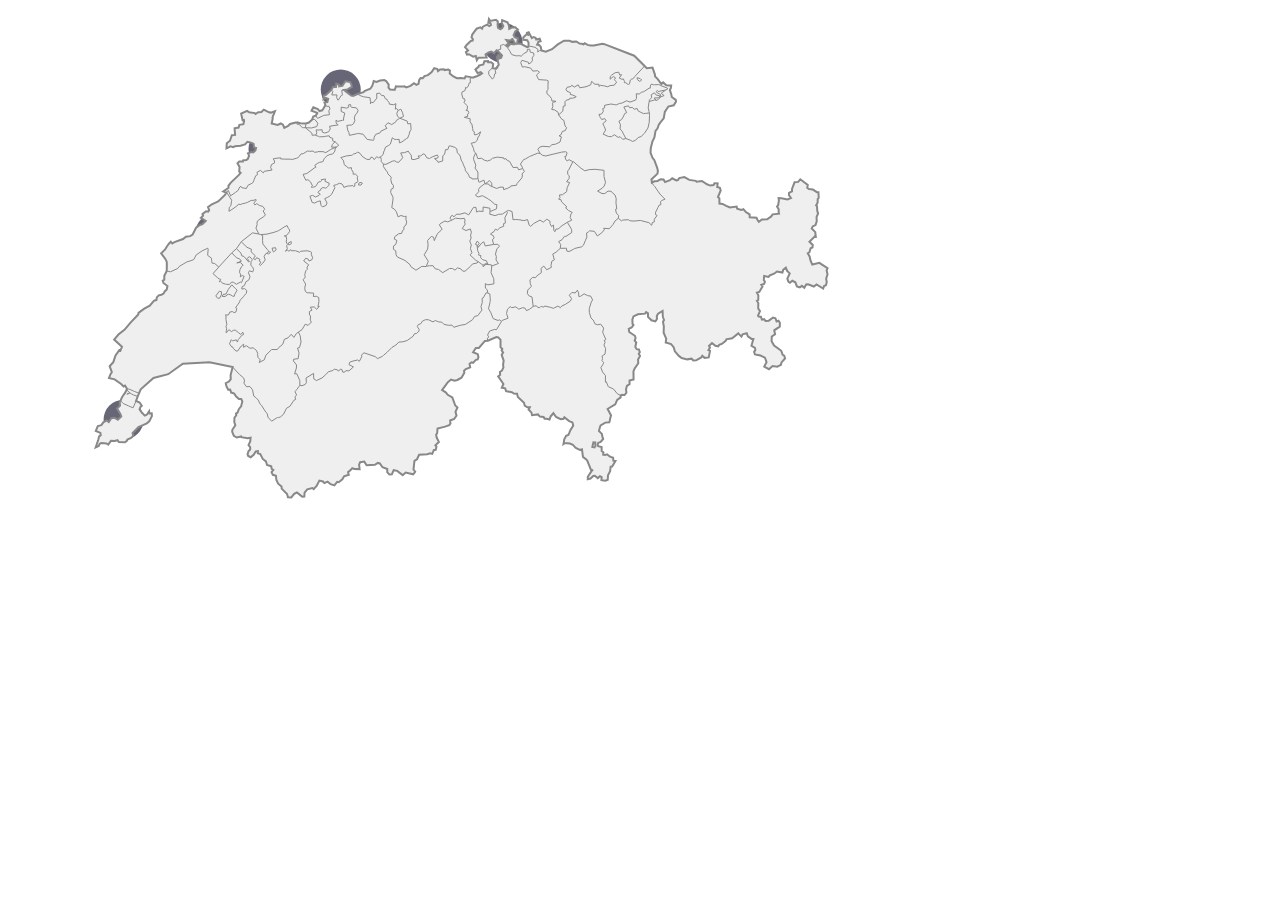
==== dorling_cartogram/index.html @ 048aaa48 "First version of dorling cartogram" ====
<!DOCTYPE html>
<meta charset="utf-8">
<style>
 
path {
  fill: none;
  stroke: #888;
  stroke-width: .5px;
}
 
.cantons {
  fill: #efefef;
  stroke: none;
}

.canton-boundary {
  stroke-width: 1px;  
}

.land-boundary {
  stroke-width: 2px;
}
 
.municipality-boundary {
  stroke: #aaa;
}
 
</style>
<body>
<script src="d3.v3.min.js"></script>
<script src="topojson.v0.min.js"></script>
<script>
 
var width = 960,
    height = 500;

var projection = d3.geo.albers()
    .rotate([0, 0])
    .center([8.43, 46.8])
    .scale(13600);
 
var path = d3.geo.path()
    .projection(projection);

var force = d3.layout.force()
    .charge(0)
    .gravity(0)
    .size([width, height]);
 
var svg = d3.select("body").append("svg")
    .attr("width", width)
    .attr("height", height);

var update;
 
d3.json("switzerland.topo.json", function(error, topology) {

    svg.append("path")
        .datum(topojson.object(topology, topology.objects["swiss-cantons"]))
        .attr("d", path)
        .attr("class", "cantons");
   
    /*svg.append("path")
        .datum(topojson.mesh(topology, topology.objects["swiss-municipalities"], function(a, b) { return a.properties.bfsNo !== b.properties.bfsNo }))
        .attr("d", path)
        .attr("class", "municipality-boundary");*/
   
    svg.append("path")
        .datum(topojson.mesh(topology, topology.objects["swiss-cantons"], function(a, b) { return a.properties.no !== b.properties.no}))
        .attr("d", path)
        .attr("class", "canton-boundary");
  
    svg.append("path")
        .datum(topojson.mesh(topology, topology.objects["swiss-cantons"], function(a, b) { return a.properties.no === b.properties.no; }))
        .attr("d", path)
        .attr("class", "land-boundary");

});

d3.json("switzerland.geo.json", function(error, cantons) {

    var idToNode = {};
    var links = [];

    var nodes = cantons.features.map(function(d) {
        var xy = projection(d3.geo.centroid(d));
        return idToNode[d.id] = {
            x: xy[0],
            y: xy[1],
            gravity: {x: xy[0], y: xy[1]},
            //r: Math.sqrt(data[+d.id] * 5000),
            r: 20,
            //value: data[+d.id]
            value: "42"
        };
    });

    svg.selectAll("circle")
        .data(nodes)
      .enter()
        .append("circle")
        .style("fill", "#667")
        .attr("cx", function (d) { return d.x; })
        .attr("cy", function (d) { return d.y; })
        .attr("r", function (d) { return d.r; });
});
 
</script>
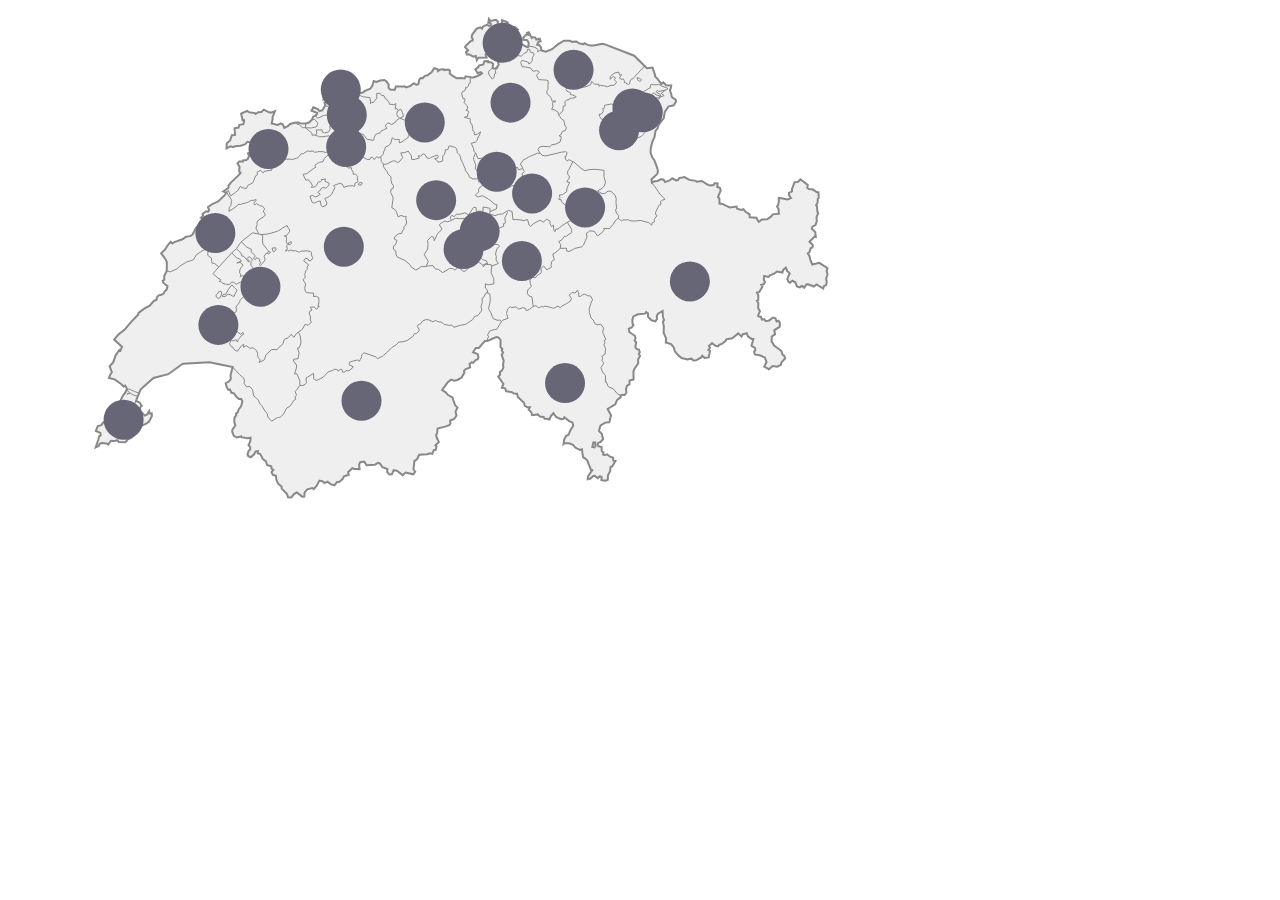
==== commit 93acdcdb: "Added javascript queue" ====
--- a/dorling_cartogram/index.html
+++ b/dorling_cartogram/index.html
@@ -28,6 +28,7 @@
 </style>
 <body>
 <script src="d3.v3.min.js"></script>
+<script src="queue.v1.min.js"></script>
 <script src="topojson.v0.min.js"></script>
 <script>
  
@@ -51,9 +52,14 @@
     .attr("width", width)
     .attr("height", height);
 
-var update;
+queue()
+    .defer(d3.json, "switzerland.topo.json")
+    .defer(d3.json, "switzerland.geo.json")
+    .await(ready);
  
-d3.json("switzerland.topo.json", function(error, topology) {
+function ready(error, topology, cantons) {
+
+    /*** SWITZERLAND ***/
 
     svg.append("path")
         .datum(topojson.object(topology, topology.objects["swiss-cantons"]))
@@ -75,9 +81,8 @@
         .attr("d", path)
         .attr("class", "land-boundary");
 
-});
 
-d3.json("switzerland.geo.json", function(error, cantons) {
+    /*** DORLING CARTOGRAM ***/
 
     var idToNode = {};
     var links = [];
@@ -95,6 +100,17 @@
         };
     });
 
+    force
+        .nodes(nodes)
+        .links(links)
+        .start()
+        .on("tick", function(e) {
+            var k = e.alpha,
+                kg = k * .02;
+            nodes.forEach(function(a, i) {
+            });
+        });
+
     svg.selectAll("circle")
         .data(nodes)
       .enter()
@@ -103,6 +119,6 @@
         .attr("cx", function (d) { return d.x; })
         .attr("cy", function (d) { return d.y; })
         .attr("r", function (d) { return d.r; });
-});
+};
  
 </script>
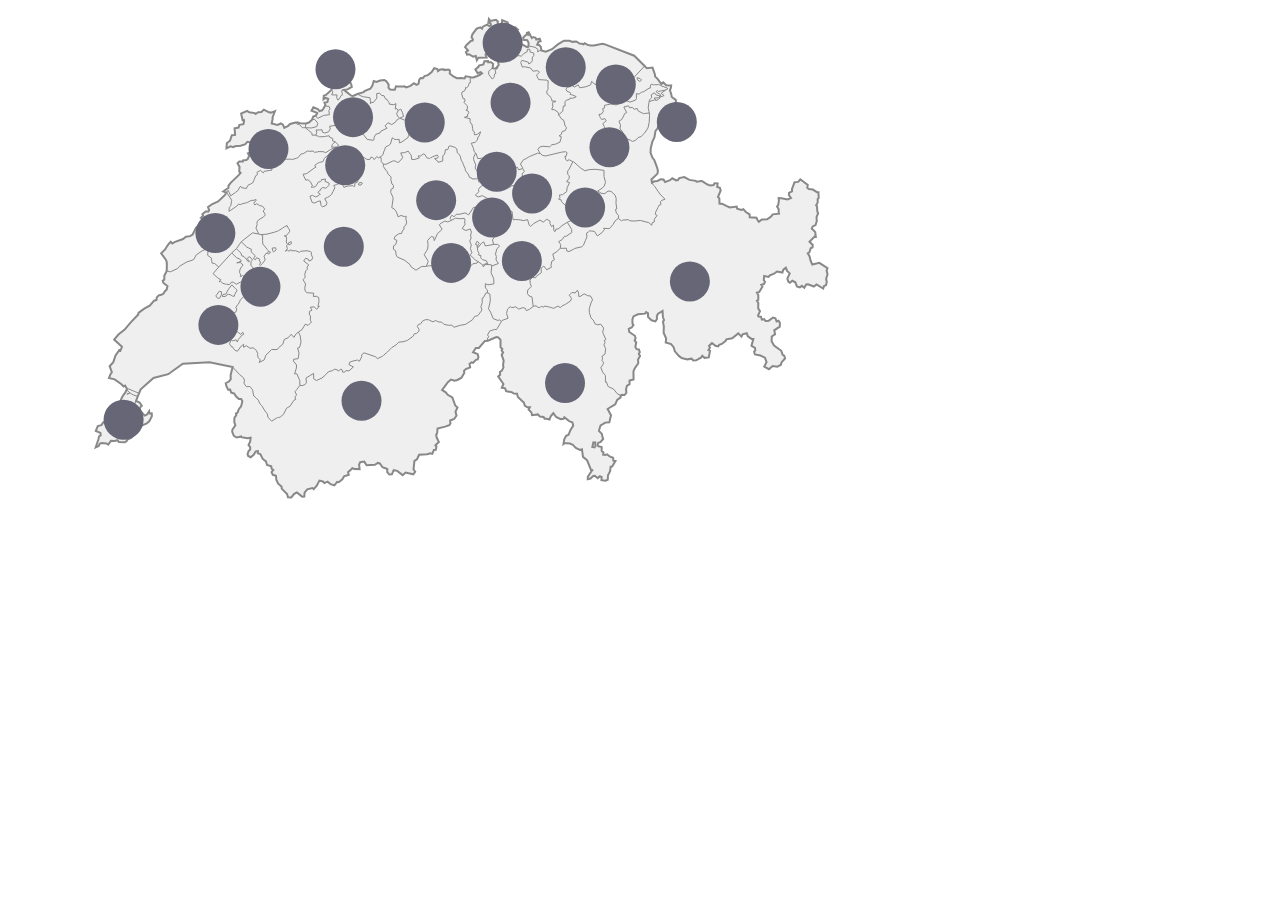
==== commit 921d7150: "Dorling cartogram: HEUREKA!" ====
--- a/dorling_cartogram/index.html
+++ b/dorling_cartogram/index.html
@@ -108,7 +108,30 @@
             var k = e.alpha,
                 kg = k * .02;
             nodes.forEach(function(a, i) {
+                // Apply gravity forces
+                a.x += (a.gravity.x - a.x) * kg;
+                a.y += (a.gravity.y - a.y) * kg;
+                nodes.slice(i + 1).forEach(function(b) {
+                    // Check for collisions
+                    var dx = a.x - b.x,
+                        dy = a.y - b.y,
+                        l = Math.sqrt(dx * dx + dy * dy),
+                        d = a.r + b.r;
+                    if (l < d) {
+                        l = (l - d) / l * k;
+                        dx *= l;
+                        dy *= l;
+                        a.x -= dx;
+                        a.y -= dy;
+                        b.x += dx;
+                        b.y += dy;
+                    }
+                });
             });
+
+            svg.selectAll("circle")
+                .attr("cx", function(d) { return d.x; })
+                .attr("cy", function(d) { return d.y; });
         });
 
     svg.selectAll("circle")
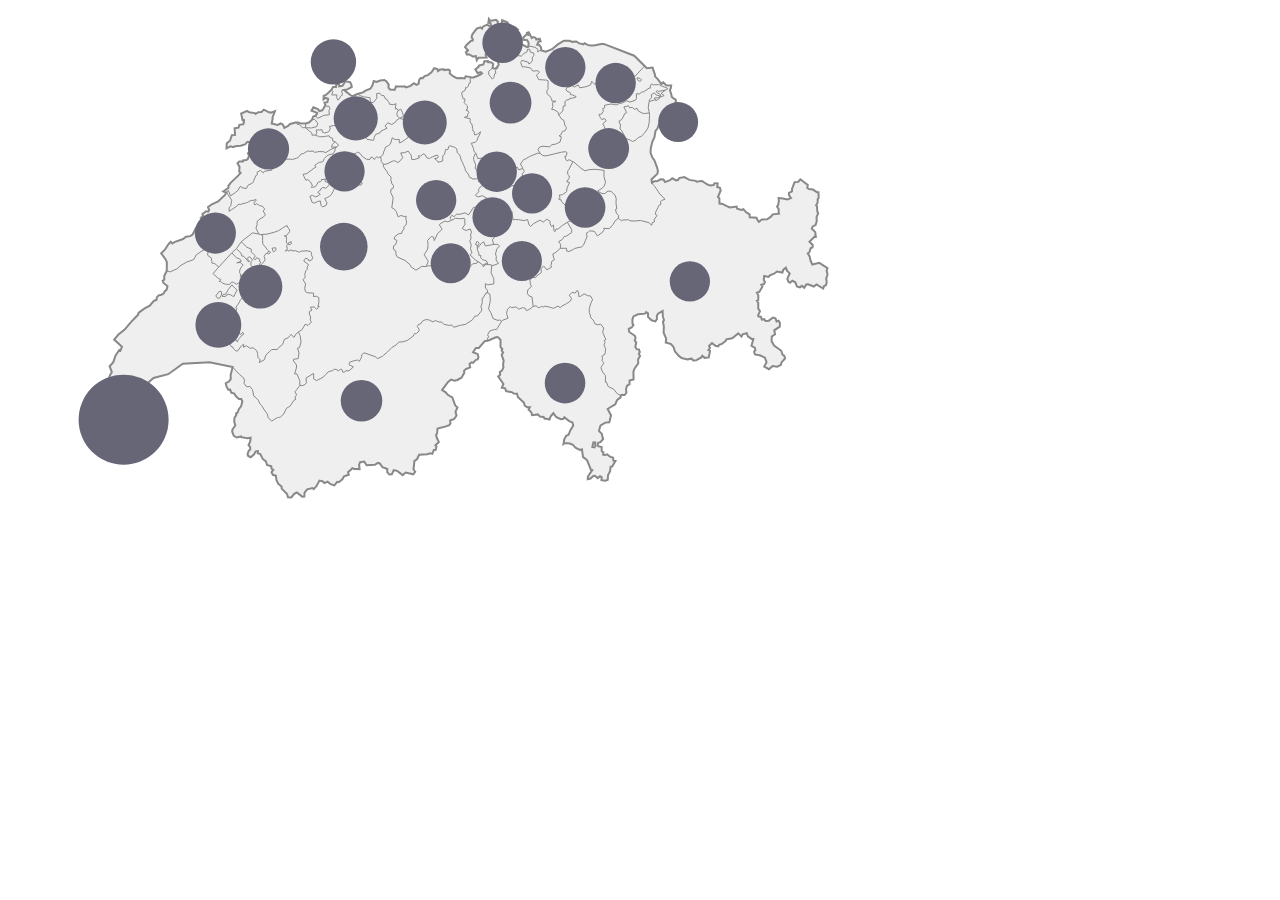
==== commit 78f0d46b: "Real sizes in dorling cartogram" ====
--- a/dorling_cartogram/index.html
+++ b/dorling_cartogram/index.html
@@ -3,26 +3,30 @@
 <style>
  
 path {
-  fill: none;
-  stroke: #888;
-  stroke-width: .5px;
+    fill: none;
+    stroke: #888;
+    stroke-width: .5px;
 }
  
 .cantons {
-  fill: #efefef;
-  stroke: none;
+    fill: #efefef;
+    stroke: none;
 }
 
 .canton-boundary {
-  stroke-width: 1px;  
+    stroke-width: 1px;  
 }
 
 .land-boundary {
-  stroke-width: 2px;
+    stroke-width: 2px;
 }
  
 .municipality-boundary {
-  stroke: #aaa;
+    stroke: #aaa;
+}
+
+.cantonbubble {
+    fill: #667;
 }
  
 </style>
@@ -39,6 +43,9 @@
     .rotate([0, 0])
     .center([8.43, 46.8])
     .scale(13600);
+
+var cantonbubble_radius = d3.scale.linear()
+    .range([20, 45]);
  
 var path = d3.geo.path()
     .projection(projection);
@@ -55,9 +62,13 @@
 queue()
     .defer(d3.json, "switzerland.topo.json")
     .defer(d3.json, "switzerland.geo.json")
+    .defer(d3.tsv, "statistiken_2011.kantone.tsv") // TODO load from data directory directly
     .await(ready);
  
-function ready(error, topology, cantons) {
+foo = null;
+bar = null;
+
+function ready(error, topology, canton_shapes, canton_data) {
 
     /*** SWITZERLAND ***/
 
@@ -87,16 +98,25 @@
     var idToNode = {};
     var links = [];
 
-    var nodes = cantons.features.map(function(d) {
+    var canton_data_map = d3.nest()
+        .key(function(e) { return e.abbrev; })
+        .map(canton_data);
+
+    max_per_canton = d3.max(canton_data, function(d) { return +d.total_2011; });
+    cantonbubble_radius.domain([0, max_per_canton]);
+
+    foo = canton_data;
+    bar = cantonbubble_radius;
+
+    var nodes = canton_shapes.features.map(function(d) {
         var xy = projection(d3.geo.centroid(d));
+        var value = +canton_data_map[d.properties.abbr][0].total_2011;
         return idToNode[d.id] = {
             x: xy[0],
             y: xy[1],
             gravity: {x: xy[0], y: xy[1]},
-            //r: Math.sqrt(data[+d.id] * 5000),
-            r: 20,
-            //value: data[+d.id]
-            value: "42"
+            r: cantonbubble_radius(value),
+            value: value
         };
     });
 
@@ -138,7 +158,7 @@
         .data(nodes)
       .enter()
         .append("circle")
-        .style("fill", "#667")
+        .attr("class", "cantonbubble")
         .attr("cx", function (d) { return d.x; })
         .attr("cy", function (d) { return d.y; })
         .attr("r", function (d) { return d.r; });
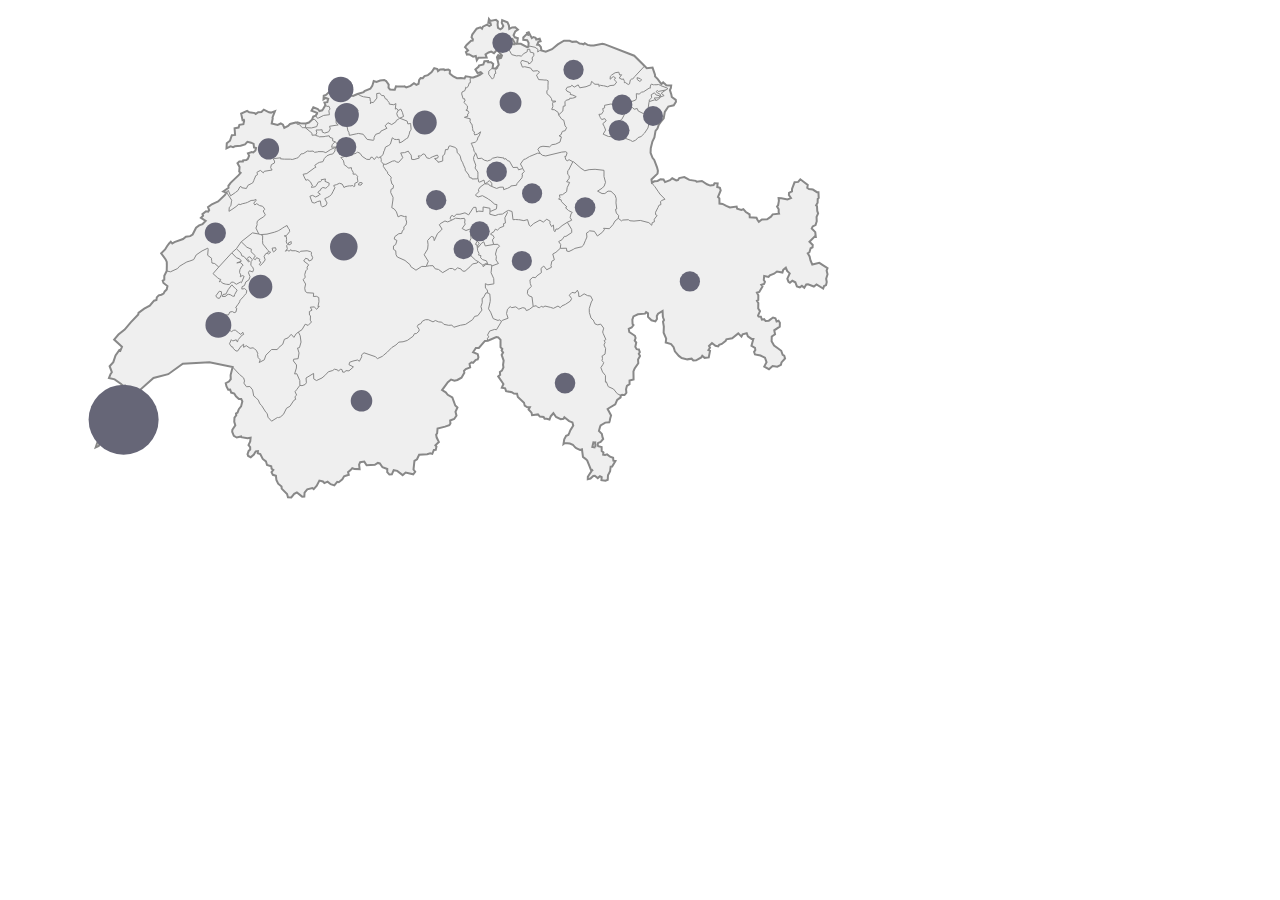
==== commit 7f597243: "Adjusted radius scale range" ====
--- a/dorling_cartogram/index.html
+++ b/dorling_cartogram/index.html
@@ -45,7 +45,7 @@
     .scale(13600);
 
 var cantonbubble_radius = d3.scale.linear()
-    .range([20, 45]);
+    .range([10, 35]);
  
 var path = d3.geo.path()
     .projection(projection);
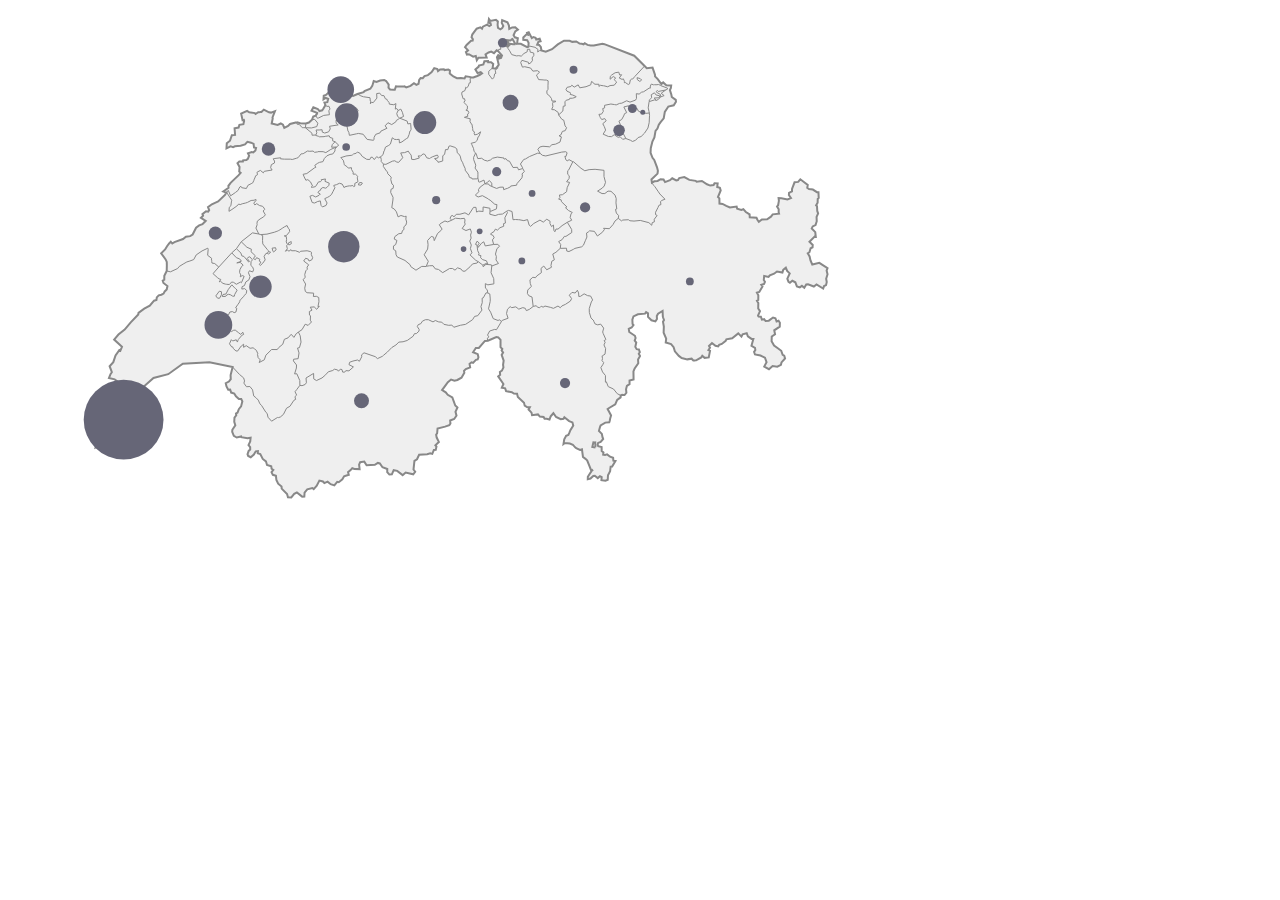
==== commit d38d5b3b: "Use area instead of radius in bubble size calculation" ====
--- a/dorling_cartogram/index.html
+++ b/dorling_cartogram/index.html
@@ -44,8 +44,12 @@
     .center([8.43, 46.8])
     .scale(13600);
 
-var cantonbubble_radius = d3.scale.linear()
-    .range([10, 35]);
+var cantonbubble_area = d3.scale.linear()
+    .range([20, 5000]);
+
+var cantonbubble_radius = function(value) {
+    return Math.sqrt(cantonbubble_area(value) / Math.PI);
+}
  
 var path = d3.geo.path()
     .projection(projection);
@@ -103,7 +107,7 @@
         .map(canton_data);
 
     max_per_canton = d3.max(canton_data, function(d) { return +d.total_2011; });
-    cantonbubble_radius.domain([0, max_per_canton]);
+    cantonbubble_area.domain([0, max_per_canton]);
 
     foo = canton_data;
     bar = cantonbubble_radius;
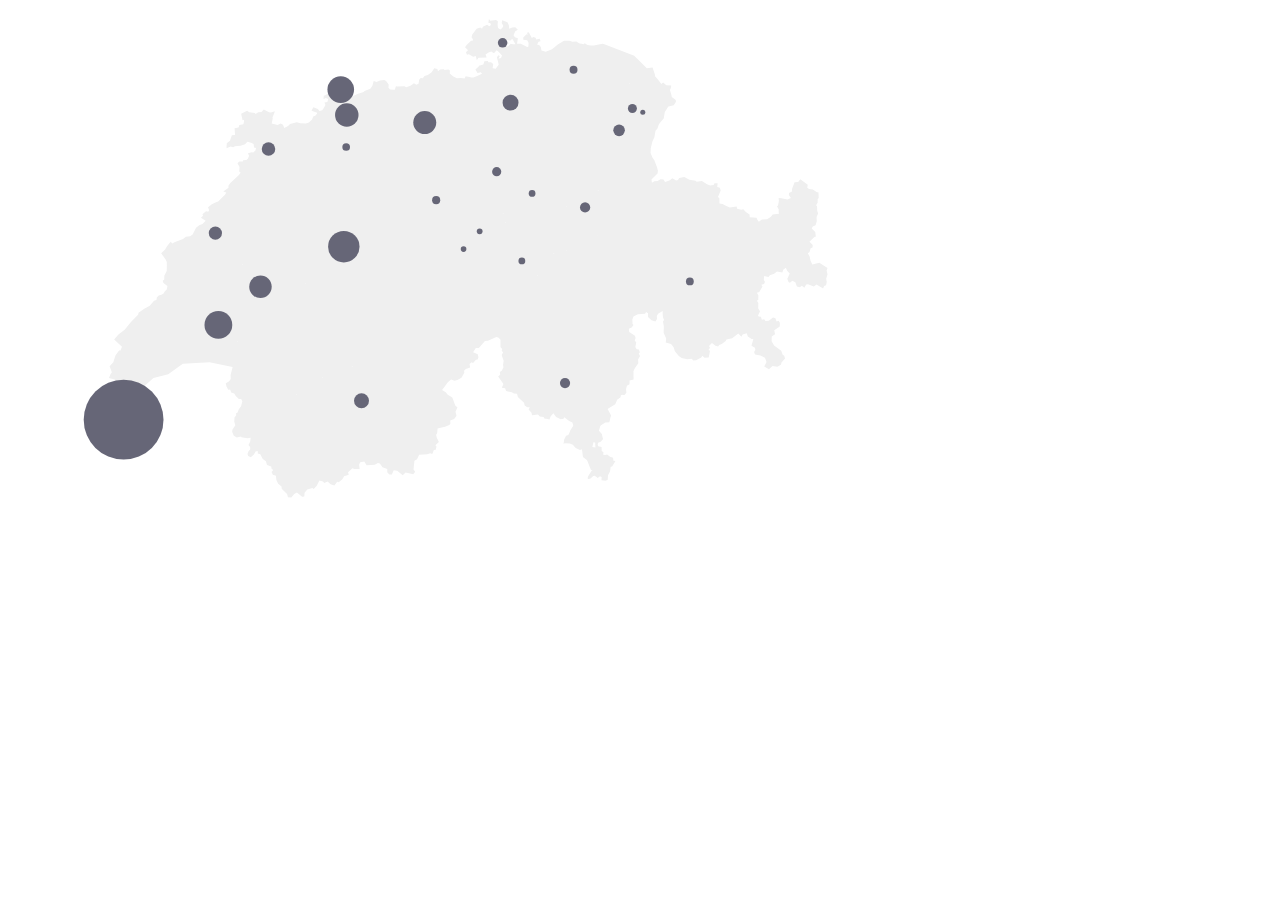
==== commit 42a1e33b: "Hide canton/country boundaries" ====
--- a/dorling_cartogram/index.html
+++ b/dorling_cartogram/index.html
@@ -14,17 +14,13 @@
 }
 
 .canton-boundary {
-    stroke-width: 1px;  
+    stroke-width: 0px;
 }
 
 .land-boundary {
-    stroke-width: 2px;
+    stroke-width: 0px;
 }
  
-.municipality-boundary {
-    stroke: #aaa;
-}
-
 .cantonbubble {
     fill: #667;
 }
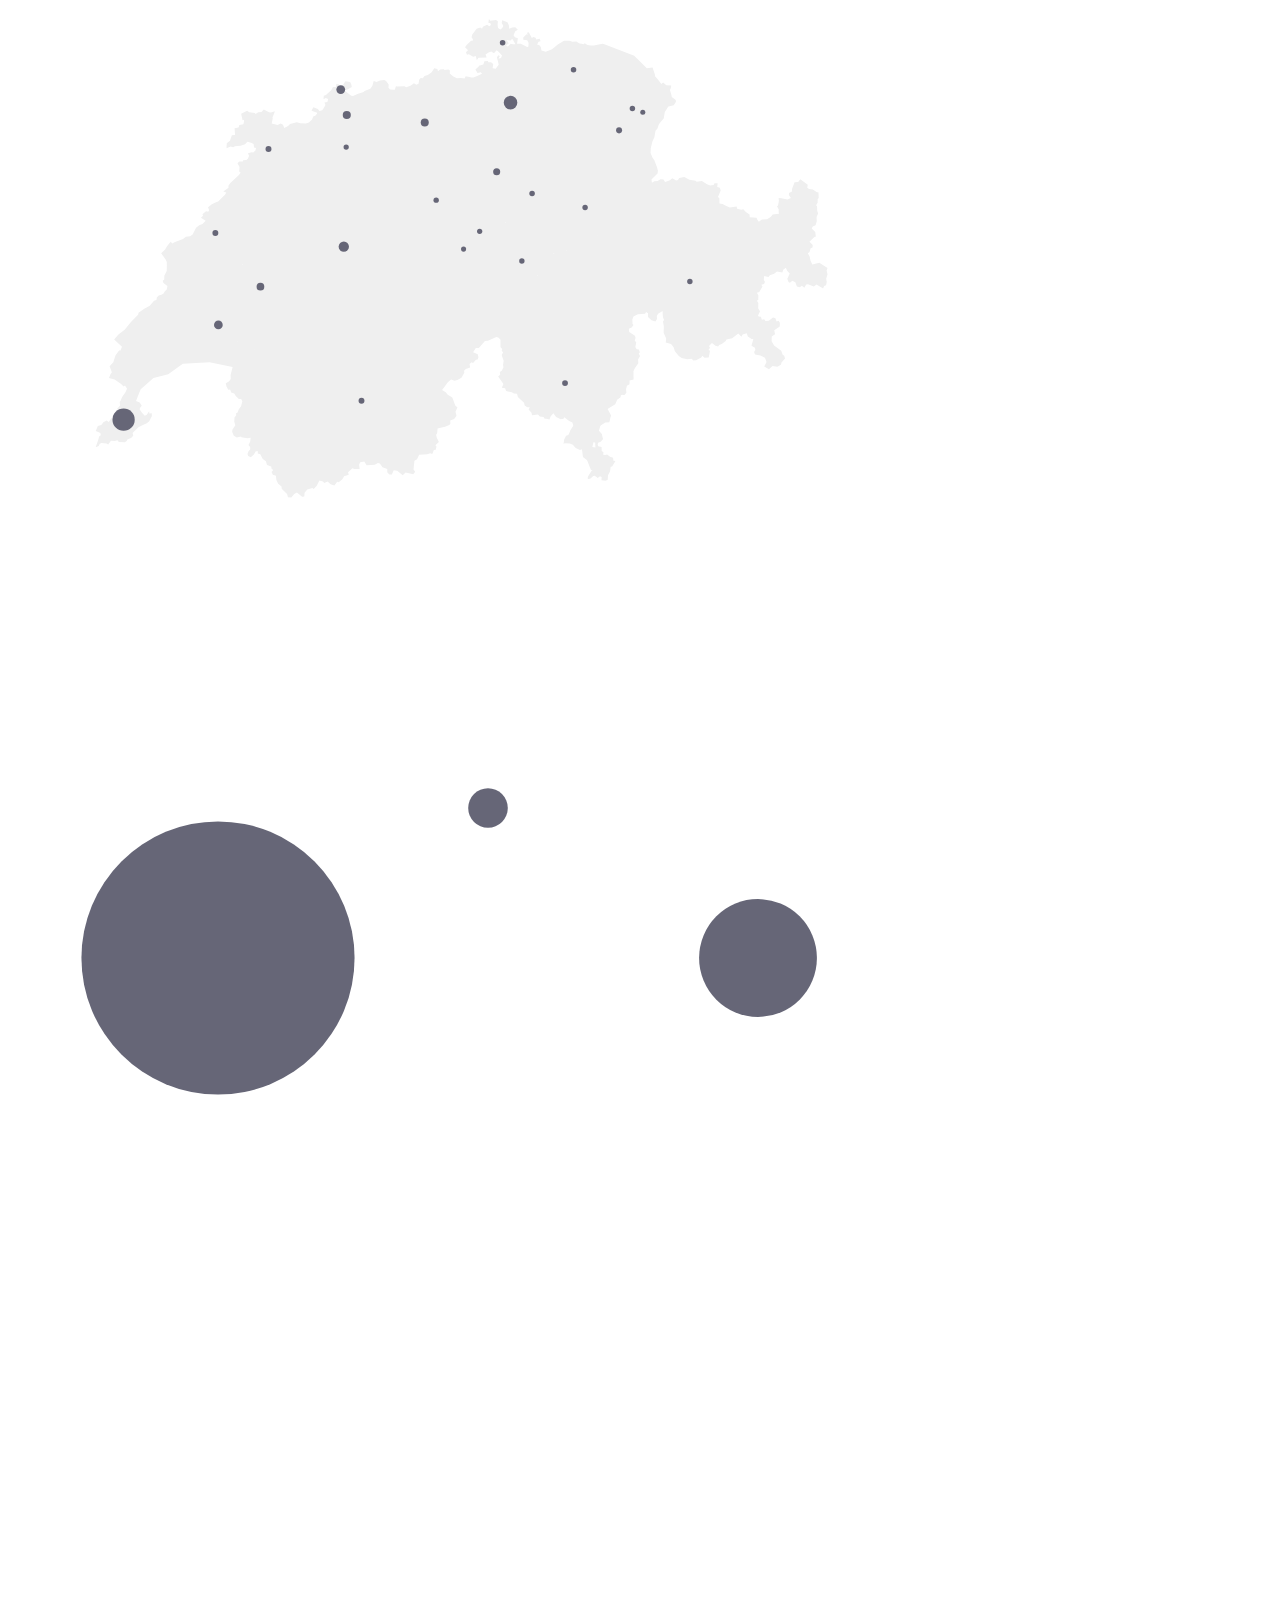
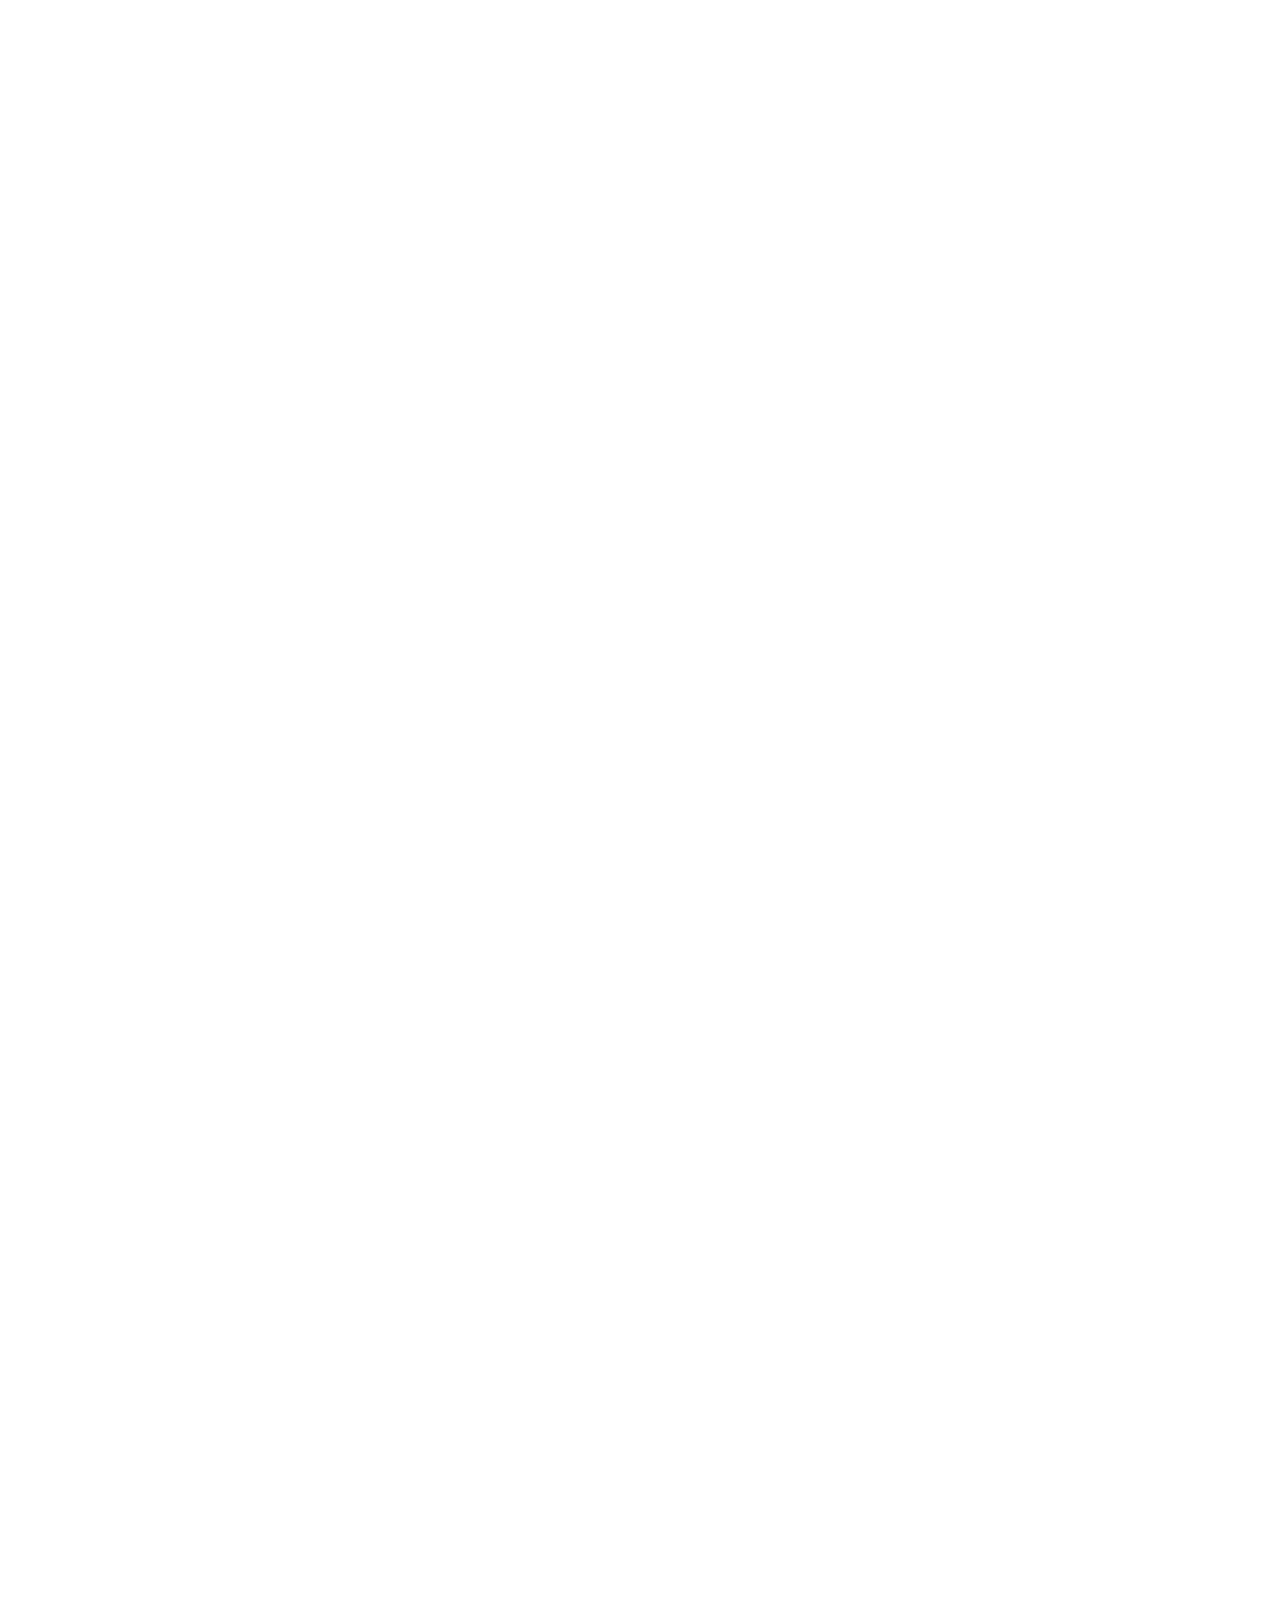
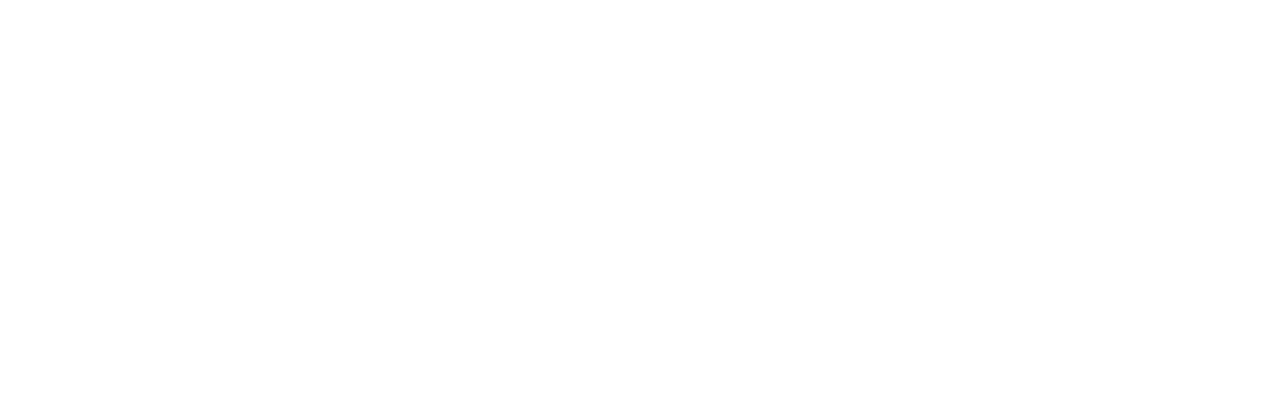
==== commit 6b6e54fd: "BIG BUBBLES!!!11!1" ====
--- a/dorling_cartogram/index.html
+++ b/dorling_cartogram/index.html
@@ -21,7 +21,7 @@
     stroke-width: 0px;
 }
  
-.cantonbubble {
+.bubble {
     fill: #667;
 }
  
@@ -32,19 +32,33 @@
 <script src="topojson.v0.min.js"></script>
 <script>
  
-var width = 960,
-    height = 500;
+var width = 960;
+var heights = {
+    step1: 800,
+    step2: 700,
+    step3: 500,
+    step4: 700,
+    step5: 900,
+    total: 3600
+};
+var margins = {
+    step1: {top: 100, bottom: 0, left: 60, right: 60},
+    step2: {top: 0, bottom: 0, left: 0, right: 0},
+    step3: {top: 0, bottom: 0, left: 0, right: 0},
+    step4: {top: 0, bottom: 0, left: 0, right: 0},
+    step5: {top: 0, bottom: 0, left: 0, right: 0}
+}
 
 var projection = d3.geo.albers()
     .rotate([0, 0])
     .center([8.43, 46.8])
     .scale(13600);
 
-var cantonbubble_area = d3.scale.linear()
-    .range([20, 5000]);
-
-var cantonbubble_radius = function(value) {
-    return Math.sqrt(cantonbubble_area(value) / Math.PI);
+var bubble_area = d3.scale.linear()
+    .range([20, 150 * 150 * Math.PI]);
+
+var bubble_radius = function(value) {
+    return Math.sqrt(bubble_area(value) / Math.PI);
 }
  
 var path = d3.geo.path()
@@ -53,115 +67,163 @@
 var force = d3.layout.force()
     .charge(0)
     .gravity(0)
-    .size([width, height]);
+    .size([width, heights.step1]);
  
 var svg = d3.select("body").append("svg")
     .attr("width", width)
-    .attr("height", height);
+    .attr("height", heights.total);
 
 queue()
     .defer(d3.json, "switzerland.topo.json")
     .defer(d3.json, "switzerland.geo.json")
     .defer(d3.tsv, "statistiken_2011.kantone.tsv") // TODO load from data directory directly
+    .defer(d3.tsv, "statistiken_2011.alles.tsv") // TODO load from data directory directly
     .await(ready);
  
-foo = null;
-bar = null;
-
-function ready(error, topology, canton_shapes, canton_data) {
-
-    /*** SWITZERLAND ***/
-
-    svg.append("path")
-        .datum(topojson.object(topology, topology.objects["swiss-cantons"]))
-        .attr("d", path)
-        .attr("class", "cantons");
+function ready(error, topology, canton_shapes, canton_data, summary_data) {
+
+    window.summary_data = summary_data;
+
+    var money_items_2010 = d3.nest().key(function(e) { return e.year; }).map(summary_data)["2010"];
+    var total_money_2010 = d3.sum(money_items_2010.map(function(e) { return +e.money; }));
+    bubble_area.domain([0, total_money_2010 / 1000]);
+
+    (function(step1, undefined) {
+
+        /*** SWITZERLAND ***/
+
+        svg.append("path")
+            .datum(topojson.object(topology, topology.objects["swiss-cantons"]))
+            .attr("d", path)
+            .attr("class", "cantons");
+
+        /*svg.append("path")
+            .datum(topojson.mesh(topology, topology.objects["swiss-municipalities"], function(a, b) { return a.properties.bfsNo !== b.properties.bfsNo }))
+            .attr("d", path)
+            .attr("class", "municipality-boundary");*/
+
+        svg.append("path")
+            .datum(topojson.mesh(topology, topology.objects["swiss-cantons"], function(a, b) { return a.properties.no !== b.properties.no}))
+            .attr("d", path)
+            .attr("class", "canton-boundary");
+
+        svg.append("path")
+            .datum(topojson.mesh(topology, topology.objects["swiss-cantons"], function(a, b) { return a.properties.no === b.properties.no; }))
+            .attr("d", path)
+            .attr("class", "land-boundary");
+
    
-    /*svg.append("path")
-        .datum(topojson.mesh(topology, topology.objects["swiss-municipalities"], function(a, b) { return a.properties.bfsNo !== b.properties.bfsNo }))
-        .attr("d", path)
-        .attr("class", "municipality-boundary");*/
-   
-    svg.append("path")
-        .datum(topojson.mesh(topology, topology.objects["swiss-cantons"], function(a, b) { return a.properties.no !== b.properties.no}))
-        .attr("d", path)
-        .attr("class", "canton-boundary");
-  
-    svg.append("path")
-        .datum(topojson.mesh(topology, topology.objects["swiss-cantons"], function(a, b) { return a.properties.no === b.properties.no; }))
-        .attr("d", path)
-        .attr("class", "land-boundary");
-
-
-    /*** DORLING CARTOGRAM ***/
-
-    var idToNode = {};
-    var links = [];
-
-    var canton_data_map = d3.nest()
-        .key(function(e) { return e.abbrev; })
-        .map(canton_data);
-
-    max_per_canton = d3.max(canton_data, function(d) { return +d.total_2011; });
-    cantonbubble_area.domain([0, max_per_canton]);
-
-    foo = canton_data;
-    bar = cantonbubble_radius;
-
-    var nodes = canton_shapes.features.map(function(d) {
-        var xy = projection(d3.geo.centroid(d));
-        var value = +canton_data_map[d.properties.abbr][0].total_2011;
-        return idToNode[d.id] = {
-            x: xy[0],
-            y: xy[1],
-            gravity: {x: xy[0], y: xy[1]},
-            r: cantonbubble_radius(value),
-            value: value
-        };
-    });
-
-    force
-        .nodes(nodes)
-        .links(links)
-        .start()
-        .on("tick", function(e) {
-            var k = e.alpha,
-                kg = k * .02;
-            nodes.forEach(function(a, i) {
-                // Apply gravity forces
-                a.x += (a.gravity.x - a.x) * kg;
-                a.y += (a.gravity.y - a.y) * kg;
-                nodes.slice(i + 1).forEach(function(b) {
-                    // Check for collisions
-                    var dx = a.x - b.x,
-                        dy = a.y - b.y,
-                        l = Math.sqrt(dx * dx + dy * dy),
-                        d = a.r + b.r;
-                    if (l < d) {
-                        l = (l - d) / l * k;
-                        dx *= l;
-                        dy *= l;
-                        a.x -= dx;
-                        a.y -= dy;
-                        b.x += dx;
-                        b.y += dy;
-                    }
+        /*** DORLING CARTOGRAM ***/
+
+        var idToNode = {};
+        var links = [];
+
+        var canton_data_map = d3.nest()
+            .key(function(e) { return e.abbrev; })
+            .map(canton_data);
+
+        var nodes = canton_shapes.features.map(function(d) {
+            var xy = projection(d3.geo.centroid(d));
+            var value = +canton_data_map[d.properties.abbr][0].total_2010;
+            return idToNode[d.id] = {
+                x: xy[0],
+                y: xy[1],
+                gravity: {x: xy[0], y: xy[1]},
+                r: bubble_radius(value),
+                value: value
+            };
+        });
+
+        force
+            .nodes(nodes)
+            .links(links)
+            .start()
+            .on("tick", function(e) {
+                var k = e.alpha,
+                    kg = k * .02;
+                nodes.forEach(function(a, i) {
+                    // Apply gravity forces
+                    a.x += (a.gravity.x - a.x) * kg;
+                    a.y += (a.gravity.y - a.y) * kg;
+                    nodes.slice(i + 1).forEach(function(b) {
+                        // Check for collisions
+                        var dx = a.x - b.x,
+                            dy = a.y - b.y,
+                            l = Math.sqrt(dx * dx + dy * dy),
+                            d = a.r + b.r;
+                        if (l < d) {
+                            l = (l - d) / l * k;
+                            dx *= l;
+                            dy *= l;
+                            a.x -= dx;
+                            a.y -= dy;
+                            b.x += dx;
+                            b.y += dy;
+                        }
+                    });
                 });
+
+                svg.selectAll("circle.cantonbubble")
+                    .attr("cx", function(d) { return d.x; })
+                    .attr("cy", function(d) { return d.y; });
             });
 
-            svg.selectAll("circle")
-                .attr("cx", function(d) { return d.x; })
-                .attr("cy", function(d) { return d.y; });
-        });
-
-    svg.selectAll("circle")
-        .data(nodes)
-      .enter()
-        .append("circle")
-        .attr("class", "cantonbubble")
-        .attr("cx", function (d) { return d.x; })
-        .attr("cy", function (d) { return d.y; })
-        .attr("r", function (d) { return d.r; });
+        svg.selectAll("circle.cantonbubble")
+            .data(nodes)
+          .enter()
+            .append("circle")
+            .attr("class", "cantonbubble bubble")
+            .attr("cx", function (d) { return d.x; })
+            .attr("cy", function (d) { return d.y; })
+            .attr("r", function (d) { return d.r; });
+
+    }(window.step1 = window.step1 || {}));
+
+
+    (function(step2, undefined) {
+
+        var summary_data_map = d3.nest()
+            .key(function(e) { return e.year; })
+            .key(function(e) { return e.type; })
+            .key(function(e) { return e.level; })
+            .map(summary_data);
+
+        var data = [
+            (+summary_data_map["2010"]["développement"]["Confédération"][0].money) +
+                (+summary_data_map["2010"]["sudest"]["Confédération"][0].money),
+            (+summary_data_map["2010"]["développement"]["Cantons"][0].money) +
+                (+summary_data_map["2010"]["sudest"]["Cantons"][0].money) +
+                (+summary_data_map["2010"]["développement"]["Communes"][0].money) +
+                (+summary_data_map["2010"]["sudest"]["Communes"][0].money),
+            (+summary_data_map["2010"]["développement"]["ONG"][0].money) +
+                (+summary_data_map["2010"]["sudest"]["ONG"][0].money),
+        ];
+
+        window.data = data;
+        svg.selectAll("circle.step2bubble")
+            .data(data)
+          .enter()
+            .append("circle")
+            .attr("class", "step2bubble bubble")
+            .attr("cx", function(d, i) { return (i + 1) * 2 * (width / 6) - (width / 6); })
+            .attr("cy", heights.step1 + margins.step2.top)
+            .attr("r", function(d) { return bubble_radius(d / 1000); })
+            .attr("transform", function(d, i) {
+                var xoffset = 0;
+                    yoffset = 0;
+                if (i == 0) {
+                    xoffset = 50;
+                    yoffset = 150;
+                } else if (i == 2) {
+                    xoffset = -50;
+                    yoffset = 150;
+                }
+                return "translate(" + xoffset + "," + yoffset + ")"
+            });
+        
+
+    }(window.step2 = window.step2 || {}));
+
 };
  
 </script>
